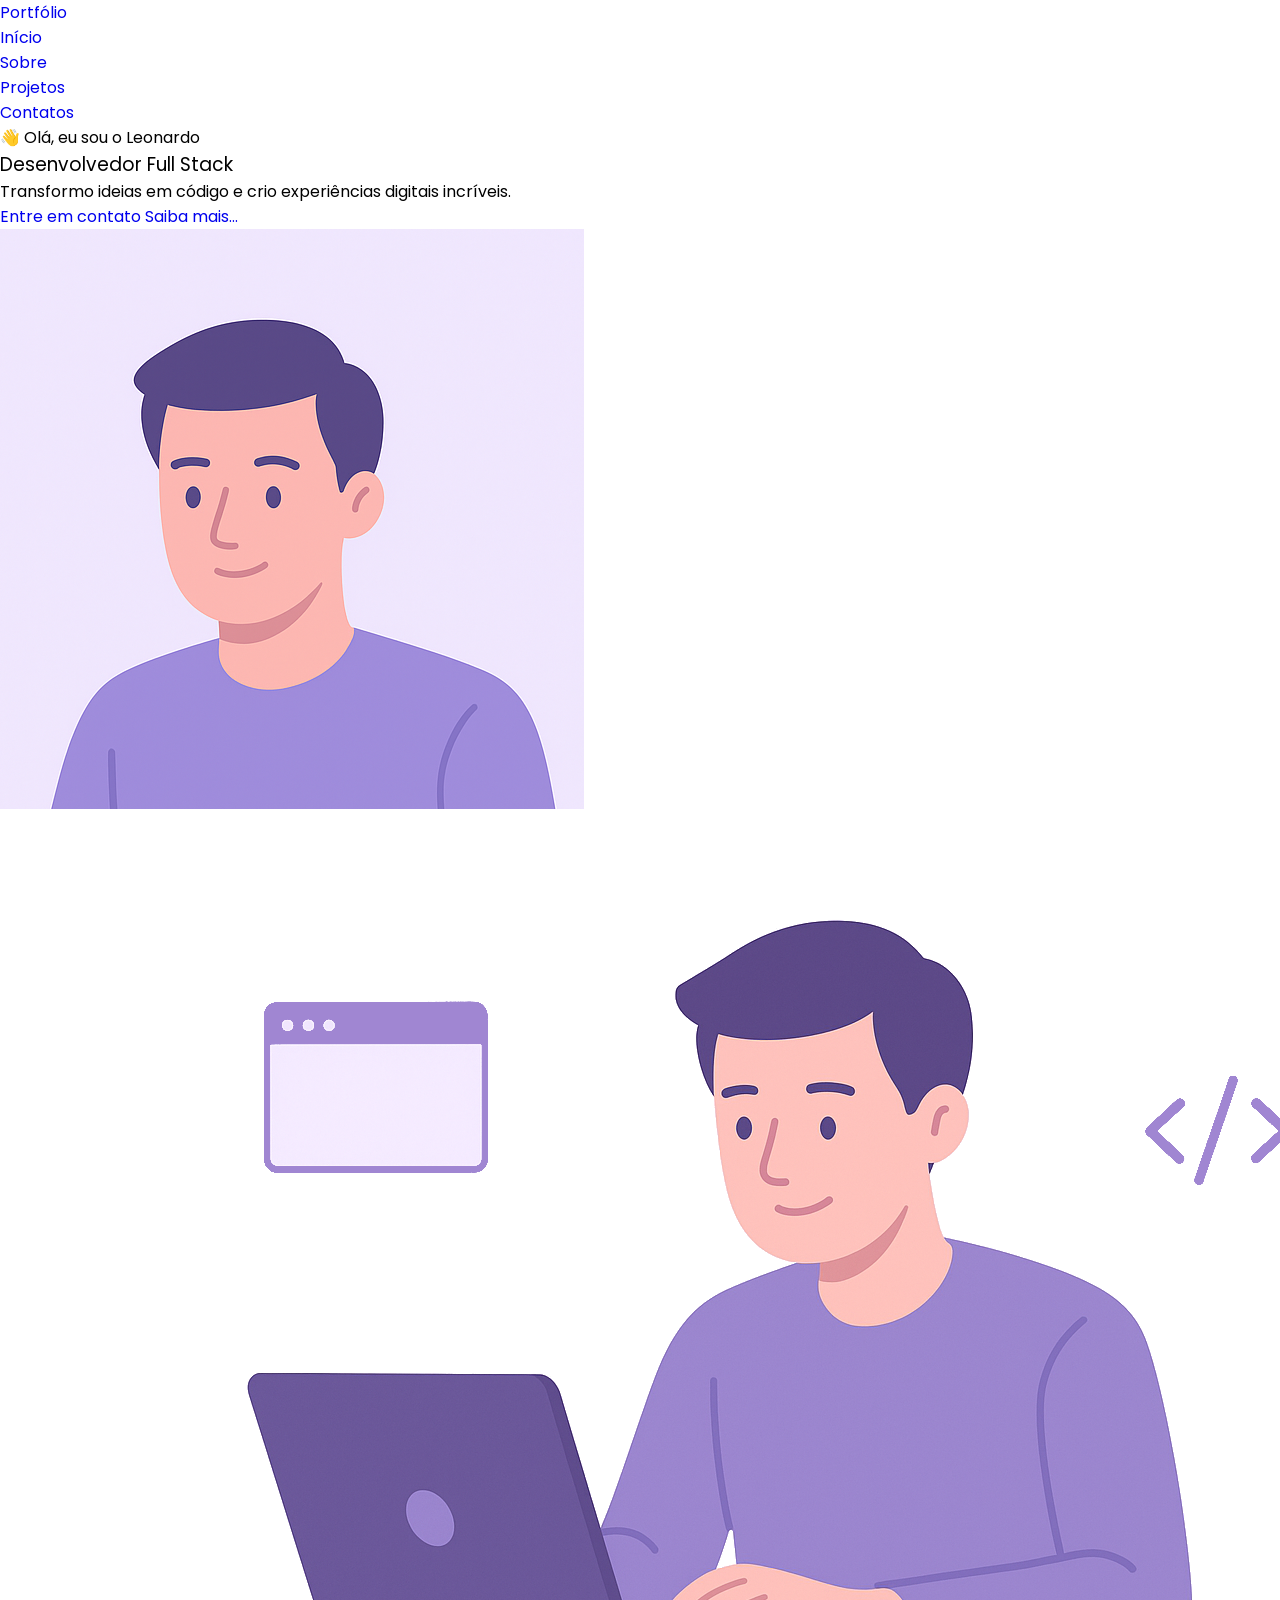
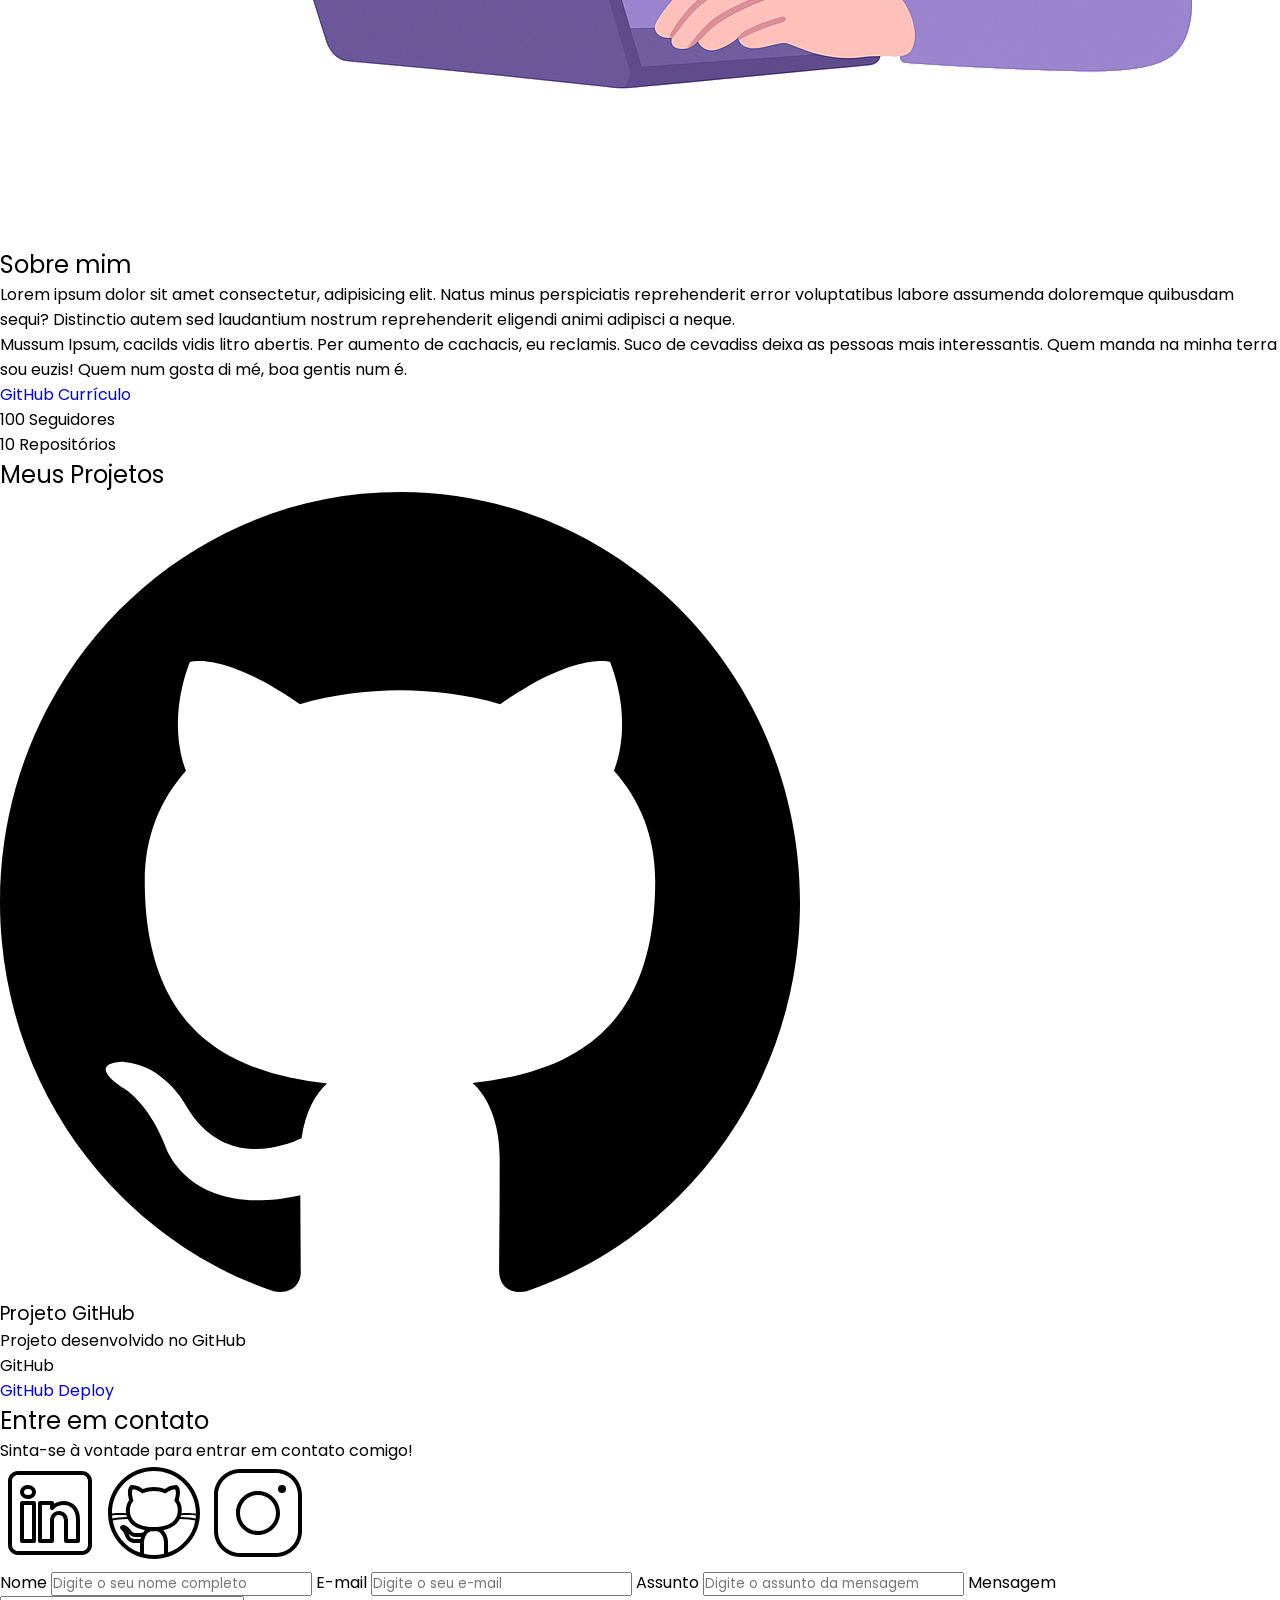
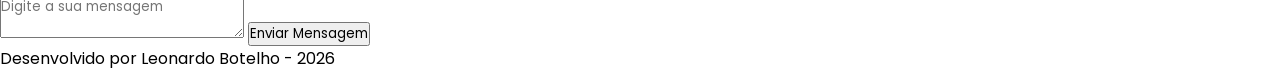
==== index.html @ b2576605 "feat: adicionar estrutura inicial do portfólio, incluindo HTML, CSS e README" ====
<!DOCTYPE html>
<html lang="pt-br">
<head>
<!-- Fontes do Google -->
<link rel="preconnect" href="https://fonts.googleapis.com">
<link rel="preconnect" href="https://fonts.gstatic.com" crossorigin>
 
    <!-- Fonte do Google - Poppins -->
<link href="https://fonts.googleapis.com/css2?family=Poppins&display=swap" rel="stylesheet">

  <meta charset="UTF-8">
  <meta name="viewport" content="width=device-width, initial-scale=1.0">
  <meta name="author" content="Leonardo Botelho">
  <meta name ="description" content="Portfólio Pessoal do Leonardo Botelho, 
                desenvolvedor Full Stack especializado em criar experiências 
                digitais incríveis. Conheça meus projetos e entre em contato.">
  <meta name="robots" content="index, follow">

  <link rel="icon" type="image/svg+xml" href="./icons/favicon.svg">

  <link rel="stylesheet" href="./assets/css/style.css">

  <title>Portfólio do Leonardo</title>
</head>
<body>

  <!-- Cabeçalho da página -->
  <header>
    
    <div class="menu-content">
    
      <!-- Título do Cabeçalho -->
      <a href="index.html" id="titulo">Portfólio</a>

      <!-- Menu de Navegação -->
      <nav>
        <ul class="menu-list">
          <li><a href="#hero">Início</a></li>
          <li><a href="#about">Sobre</a></li>
          <li><a href="#projects">Projetos</a></li>
          <li><a href="#contact">Contatos</a></li>
        </ul>
      </nav>

    </div>
  </header>

  <!-- Seção Principal da página -->
  <main>

    <!-- Seção Hero -->
    <section id="hero" class="section-container hero-container">
      
      <!-- Boas Vindas -->
      <article class="hero-content">
        <span>👋 Olá, eu sou o Leonardo</span>
        <h1>Desenvolvedor Full Stack</h1>
        <p>Transformo ideias em
           código e crio experiências digitais incríveis.</p>

        <div class="buttons-container">
          <a href="#contact" class="botao">Entre em contato</a>
          <a href="#about" class="botao-outline">Saiba mais...</a>
        </div>
      </article>

      <!-- Imagem da Seção Hero -->
      <figure class="hero-image">
        <img src="./assets/img/avatar_dev_man.svg"
             alt="Foto do autor do site"
             class="float-animation"
        >
      </figure>
    </section>
    
    <!-- Seção About -->
    <section id="about" class="section-container about-container">

      <!-- Imagem da Seção About -->
      <figure class="about-image">
        <img src="./assets/img/foto_dev_man.svg"
             alt="Foto do perfil do autor"
        >
      </figure>

      <!-- Conteúdo da Seção About -->
      <article class="about-content">

        <h2>Sobre mim</h2>
        <p>Lorem ipsum dolor sit amet consectetur, 
          adipisicing elit. Natus minus perspiciatis 
          reprehenderit error voluptatibus labore 
          assumenda doloremque quibusdam sequi? 
          Distinctio autem sed laudantium nostrum 
          reprehenderit eligendi animi adipisci 
          a neque.</p>
        <p>Mussum Ipsum, cacilds vidis litro abertis. 
          Per aumento de cachacis, eu reclamis. 
          Suco de cevadiss deixa as pessoas mais interessantis. 
          Quem manda na minha terra sou euzis! 
          Quem num gosta di mé, boa gentis num é.</p>

        <!-- Links (GitHub + Curriculo) e Dados do GitHub -->
        <div class="about-buttons-data">

          <!-- Links -->
          <div class="buttons-container">
            <a href="#" target="_blank" class="botao">GitHub</a>
            <a href="#" target="_blank" class="botao-outline">Currículo</a>
          </div>

          <!-- Dados - GitHub -->
          <div class="data-container">

            <!-- Nº de Seguidores -->
            <div class="data-item">
              <span class="data-number">100</span>
              <span class="data-label">Seguidores</span>
            </div>

            <!-- Nº de Repositórios Públicos -->
            <div class="data-item">
              <span class="data-number">10</span>
              <span class="data-label">Repositórios</span>
            </div>

          </div>

        </div>
      </article>
      
    </section>
    
    <!-- Seção Projects -->
    <section id="projects" class="section-container projects-container">

      <h2>Meus Projetos</h2>

      <!-- Swiper Container -->
      <div class="swiper projects-swiper">
        <div class="swiper-wrapper">

          <figure class="swiper-slide">

            <article class="project-card">

              <!-- Ícone da Tecnologia padrão do projeto -->
              <figure class="project-image">
                <img src="./assets/icons/languages/github.svg"
                     alt="Ícone do GitHub"
                >
              </figure>

              <!-- Conteúdo do Projeto -->
              <div class="project-content">

                <h3>Projeto GitHub</h3>
                <p>Projeto desenvolvido no GitHub</p>

                <!-- Tags do Projeto -->
                <div class="project-tags">
                  <span class="tag">GitHub</span>
                </div>

                <!-- Links do Projeto -->
                <div class="project-buttons">
                  <a href="#" target="_blank" class="botao botao-sm">
                    GitHub
                  </a>
                  <a href="#" target="_blank" class="botao-outline botao-sm">
                    Deploy
                  </a>
                </div>

              </div>

            </article>

          </div>

        </div>

        <!-- Botões de Navegação -->
        <div class="swiper-button-next"></div>
        <div class="swiper-button-prev"></div>

        <!-- Paginação -->
        <div class="swiper-pagination"></div>

      </div>

    </section>
    
    <!-- Seção Contact -->
    <section id="contact" class="section-container contact-container">

      <!-- Redes Sociais -->
      <article class="contact-info">

        <h2>Entre em contato</h2>
        <p>Sinta-se à vontade para entrar em contato comigo!</p>

        <!-- Links para as Redes Sociais -->
        <div class="social-container">
          <a href="#" target="_blank" class="social-icon" aria-label="Linkedin">
            <img src="./assets/icons/social/linkedin.svg"
                 alt="Link para o LinkedIn"
            >
          </a>

           <a href="#" target="_blank" class="social-icon" aria-label="GitHub">
            <img src="./assets/icons/social/github.svg"
                 alt="Link para o GitHub"
            >
          </a>

           <a href="#" target="_blank" class="social-icon" aria-label="Instagram">
            <img src="./assets/icons/social/instagram.svg"
                 alt="Link para o Instagram"
            >
          </a>
        </div>

      </article>

      <!-- Formulário de Contato -->
      <form id="formulario">

        <label for="nome">Nome</label>
        <input id="nome" name="nome" type="text" placeholder="Digite o seu nome completo">
        <span id="erro-nome"></span>

        <label for="email">E-mail</label>
        <input id="email" name="email" type="text" placeholder="Digite o seu e-mail">
        <span id="erro-email"></span>

        <label for="assunto">Assunto</label>
        <input id="assunto" name="assunto" type="text" placeholder="Digite o assunto da mensagem">
        <span id="erro-assunto"></span>

        <label for="mensagem">Mensagem</label>
        <textarea id="mensagem" name="mensagem" placeholder="Digite a sua mensagem"></textarea>
        <span id="erro-mensagem"></span>

        <button class="botao" type="submit">Enviar Mensagem</button>

      </form>

    </section>

  </main>

  <!-- Rodapé da página -->
  <footer>
    Desenvolvido por Leonardo Botelho - 2026
  </footer>
</body>
</html>
---- assets/css/style.css ----
/* Reset do Navegador */
* {
    margin:0;
    padding:0;
    box-sizing: border-box;
    font-family: 'Poppins', sans-serif;
    font-weight: 400;
    text-decoration: none;
    outline: none;
}

/* Variáveis de Estilo */
:root {
    /* Paleta de Cores - Purple */
    --purple-50: #f4eaff;
    --purple-100: #e9dcfa;
    --purple-200: #cdb3f0;
    --purple-300: #b186e5;
    --purple-400: #9460db;
    --purple-500: #6b36c8;
    --purple-600: #5b2ca0;
    --purple-700: #4c2177;
    --purple-800: #441f88;
    --purple-900: #2a0e4d;
    --purple-950: #1a0730;
 
    /* Cores Neutras */
    --gray-200: #e8e8e8;
    --gray-400: #505861;
    --black: #171717;
    --white: #FAF7FF;
 
    /* Cores de Estado */
    --error: #e63946;
 
    /* Sombras */
    --shadow-sm: 0 0.25rem 0.5rem rgba(0, 0, 0, 0.05);
    --shadow-md: 0 0.25rem 0.75rem rgba(107, 54, 200, 0.3);
    --shadow-lg: 0 0.5rem 1.5rem rgba(107, 54, 200, 0.2);
 
    /* Espaçamentos */
    --spacing-xs: 0.5rem;
    --spacing-sm: 1rem;
    --spacing-md: 1.5rem;
    --spacing-lg: 2rem;
    --spacing-xl: 3rem;
    --spacing-2xl: 4rem;
 
    /* Tamanhos de Fonte */
    --text-sm: 0.75rem;
    --text-base: 1rem;
    --text-lg: 1.25rem;
    --text-xl: 1.5rem;
    --text-2xl: 2rem;
    --text-3xl: 2.5rem;
 
    /* Border Radius */
    --radius-sm: 0.25rem;
    --radius-md: 0.5rem;
    --radius-lg: 1rem;
    --radius-xl: 2rem;
    --radius-full: 50%;
 
    /* Animação Padrão */
    --transition-default: all 0.3s ease;
}
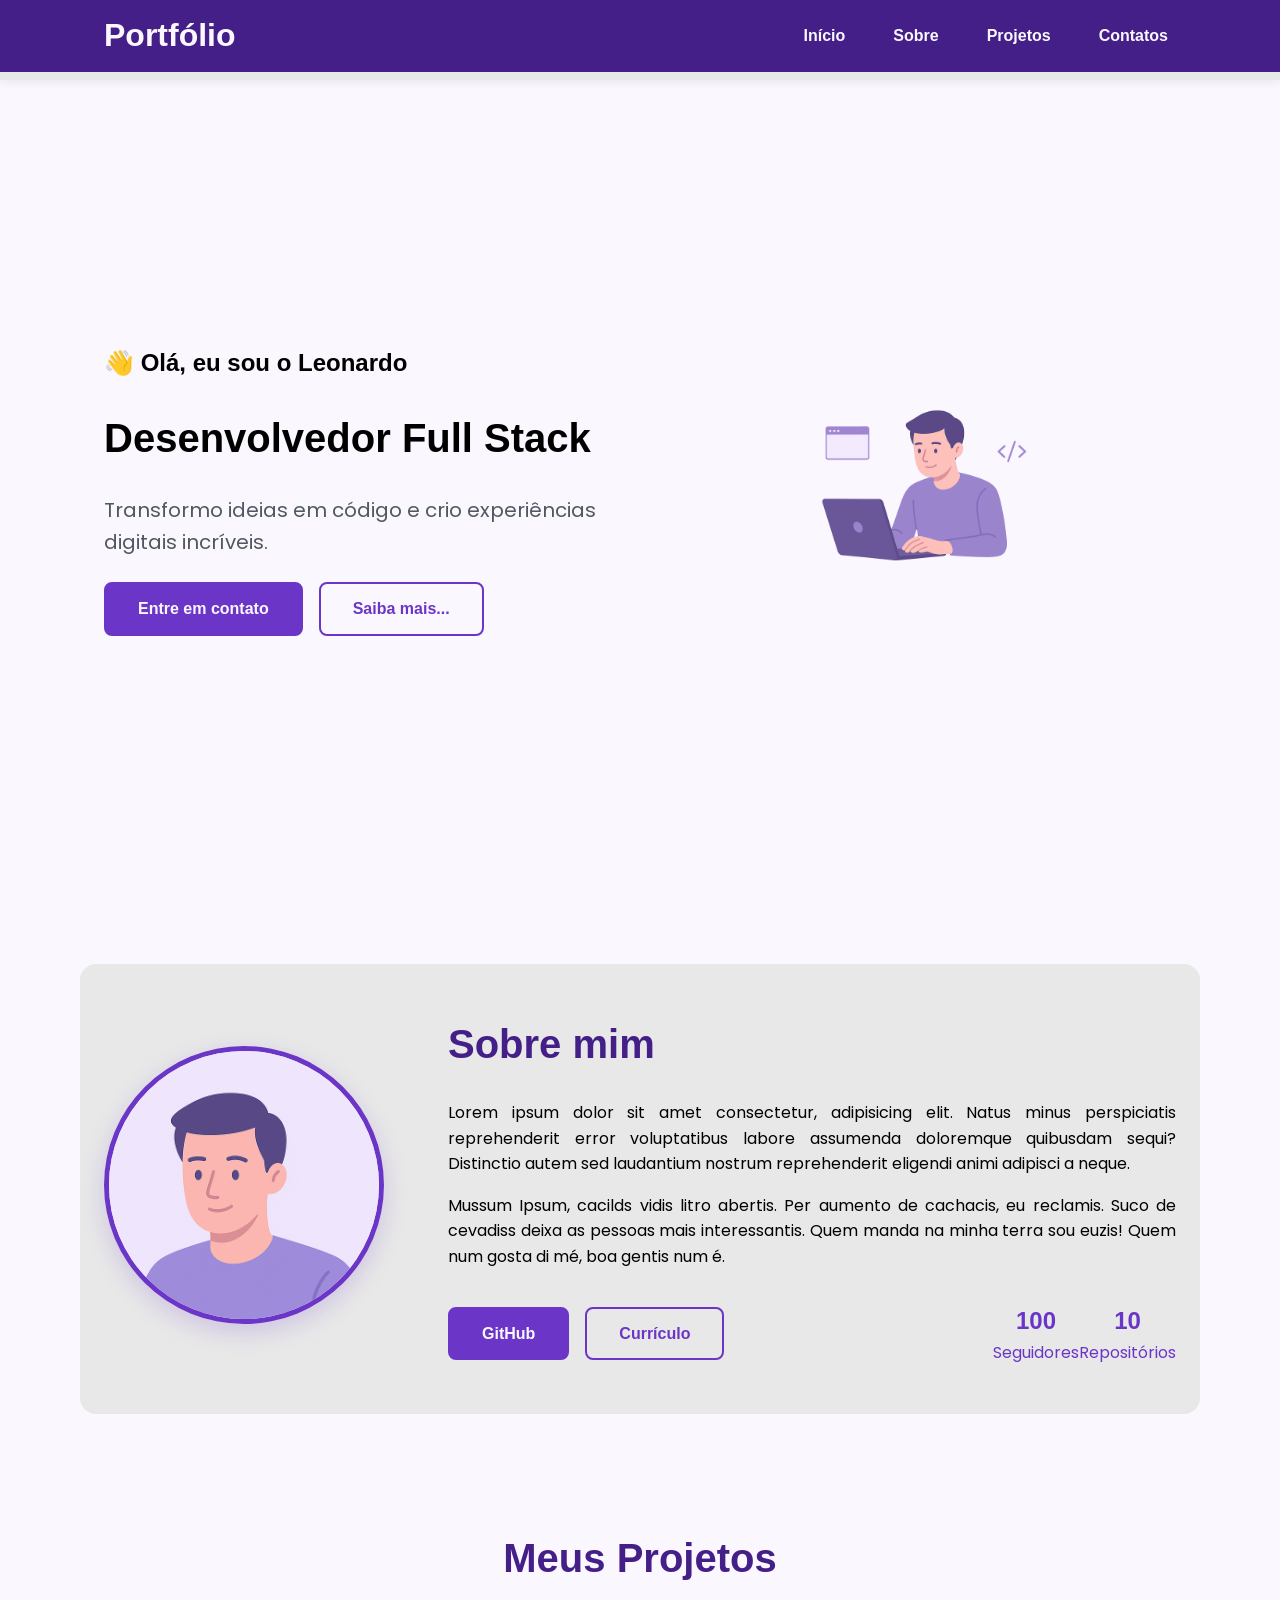
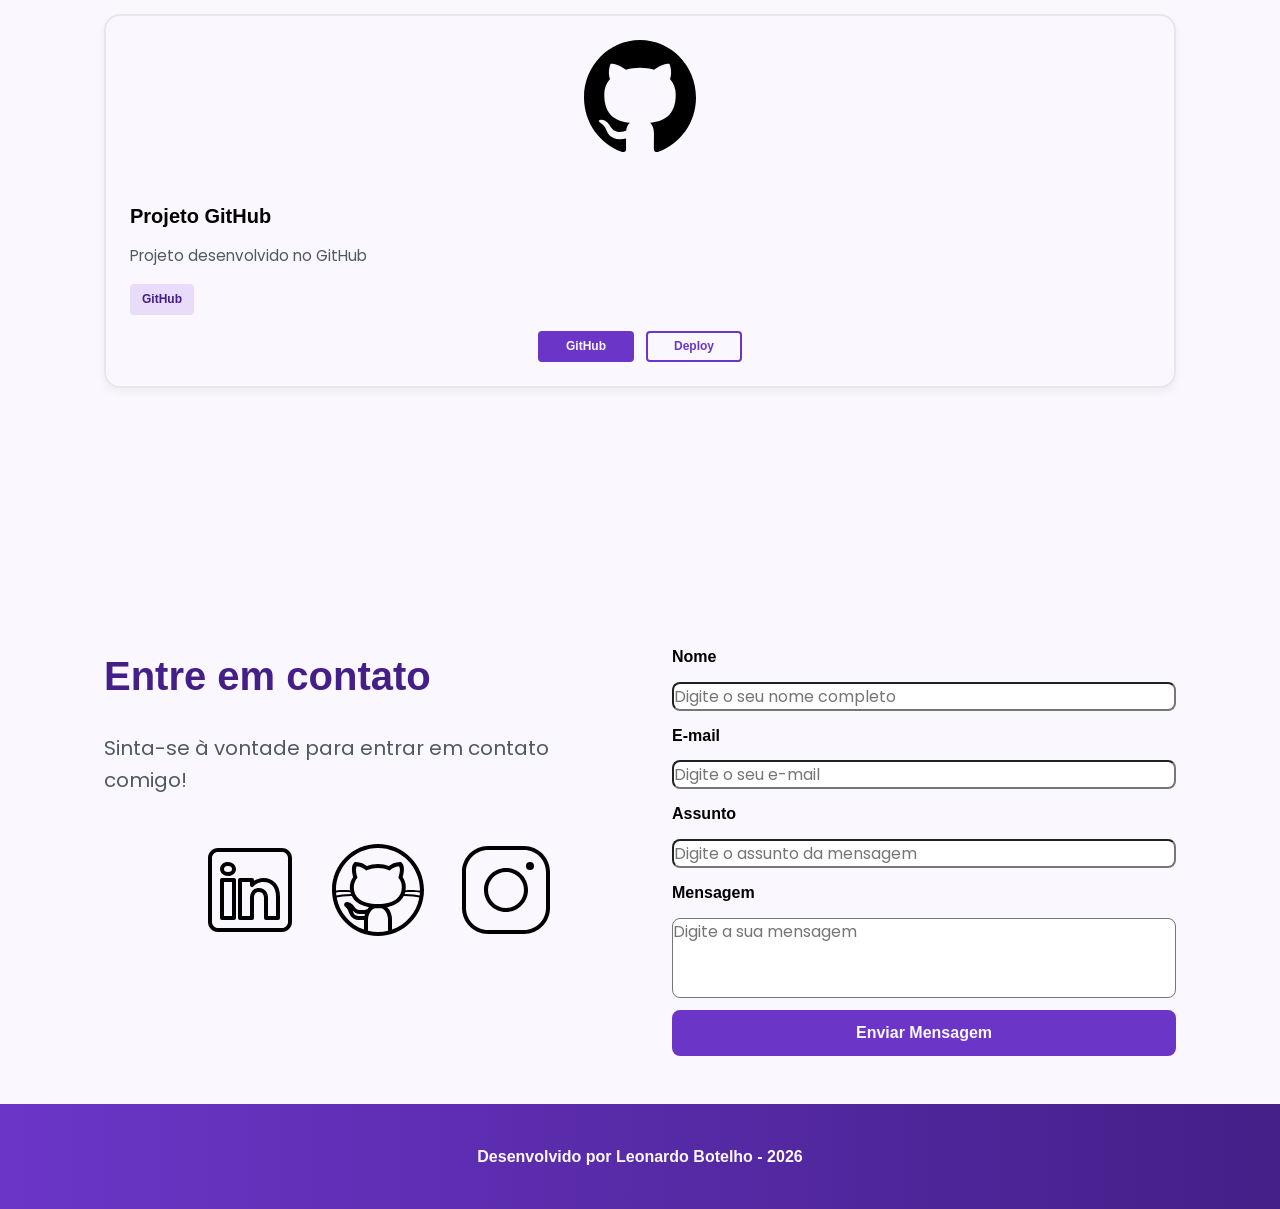
==== commit ca9443e0: "feat: atualizar imagens e adicionar metadados ao HTML, além de criar README.md" ====
--- a/index.html
+++ b/index.html
@@ -66,7 +66,7 @@
 
       <!-- Imagem da Seção Hero -->
       <figure class="hero-image">
-        <img src="./assets/img/avatar_dev_man.svg"
+        <img src="./assets/img/foto_dev_man.svg"
              alt="Foto do autor do site"
              class="float-animation"
         >
@@ -78,7 +78,7 @@
 
       <!-- Imagem da Seção About -->
       <figure class="about-image">
-        <img src="./assets/img/foto_dev_man.svg"
+        <img src="./assets/img/avatar_dev_man.svg"
              alt="Foto do perfil do autor"
         >
       </figure>
--- a/assets/css/style.css
+++ b/assets/css/style.css
@@ -63,4 +63,589 @@
  
     /* Animação Padrão */
     --transition-default: all 0.3s ease;
+}
+
+
+/*Configurações Básicas*/
+html{
+    scroll-behavior: smooth;
+
+}
+
+body{
+    display: flex;
+    flex-direction: column;
+    min-height: 100vh;
+    background-color: var(--white);
+    line-height: 1.6;
+}
+
+
+main{
+    flex: 1; 
+    
+}
+
+/*Seções - Base Comum*/
+
+.section-container{
+    max-width: 70rem;
+    margin: 0 auto;
+    padding: var(--spacing-xl) var(--spacing-md);
+    scroll-margin-top: 6rem;
+}
+
+.buttons-container{
+    display: flex;
+    gap: var(--spacing-sm);
+}
+
+.botao,
+.botao-outline{
+    display: inline-block;  
+    padding: 0.75rem 2rem;
+    border:0.15rem solid transparent;
+    border-radius: var(--radius-md);
+    font-size: var(--text-base);
+    font-weight: 600;
+    text-align:center;
+    transition: var(--transition-default);
+}
+
+.botao{
+    border-color: var(--purple-500);
+    background-color: var(--purple-500);
+    color: var(--white);
+}
+
+
+.botao:hover{
+    border-color: var(--purple-500);
+    background-color: var(--purple-800);
+    box-shadow: var(--shadow-md);
+    transform: translateY(-0.25rem);
+}
+
+.botao-outline{
+    border-color: var(--purple-500);
+    background-color: transparent;
+    color: var(--purple-500);
+}
+
+.botao-outline:hover{
+    border-color: var(--purple-500);
+    background-color: var(--purple-500);
+    color: var(--white);
+    box-shadow: var(--shadow-sm);
+    transform: translateY(-0.25rem);
+}
+
+/*Botões pequenos -card de projetos*/
+.botao.botao-sm,
+.botao-outline.botao-sm{
+    min-width: 6rem;
+    padding: 0.25rem var(--spacing-sm);
+    border-width: 0.125rem;
+    border-radius: 0.25rem;
+    font-size: var(--text-sm);
+}
+
+
+/* Seção header - cabeçalho menu de navegação */
+
+header{
+    position: sticky;
+    top:0;
+    z-index: 1000;
+    width: 100%;
+    height: 5rem;
+    border-bottom: var(--spacing-xs) solid var(--gray-200);
+    box-shadow: var(--shadow-sm);
+    background-color: var(--purple-800);
+    
+}
+
+header a{
+   font-weight: 600;
+   color: var(--white);
+   transition: color 0.3s ease;
+}
+
+header a:hover{
+    color: var(--purple-100);
+}
+
+#titulo{
+    font-size: var(--text-2xl);
+    font-weight: 700;
+}
+
+.menu-content{
+    display: flex;
+    justify-content: space-between;
+    align-items: center;
+    max-width: 70rem;
+    height: 100%;
+    margin: 0 auto;
+    padding: 0 var(--spacing-md);
+}
+
+.menu-list{
+    display: flex;
+    gap: var(--spacing-lg);
+    list-style: none;
+}
+
+.menu-list a{
+    padding: var(--spacing-xs);
+}
+
+/* Seção Hero */
+.hero-container{
+    display: flex;
+    align-items: center;
+    gap: var(--spacing-2xl);
+    min-height: calc(100vh - 5rem);
+    }
+
+.hero-content{
+    display: flex;
+    flex: 1;
+    flex-direction: column;
+    gap: var(--spacing-md);
+}
+
+
+.hero-content span{
+    font-size: var(--text-xl);
+    font-weight: 700;
+}
+
+
+.hero-content h1{
+    font-size: var(--text-3xl);
+    font-weight: 700;
+    
+}
+
+.hero-content p,
+.contact-info p{
+    font-size: var(--text-lg);
+    color: var(--gray-400);
+}
+
+
+.hero-image{
+    display: flex;
+    flex: 1;
+    justify-content: center;
+}
+
+.hero-image img{
+    width: 100%;
+    max-width: 300px;
+    border-radius: var(--radius-xl);
+}
+
+
+/* Animação de Flutuação */
+@keyframes float {
+    0%,
+    100% {
+        transform: translateY(-10px);
+    }
+    100% {
+        transform: translateY(0);
+    }
+}
+
+/*usa animação*/
+.float-animation {
+    animation: float 3s ease-in-out infinite;
+}
+
+
+/* Seção About */
+.about-container{
+    display: flex;
+    align-items: center;
+    gap: var(--spacing-2xl);
+    margin: var(--spacing-2xl) auto;
+    border-radius: var(--radius-lg);
+    background-color: var(--gray-200);
+}
+
+
+
+.about-image{
+   flex: 0 0 17.5rem;
+}
+
+.about-image img{
+    width: 100%;
+    border: 0.35em solid var(--purple-500);
+    border-radius: var(--radius-full);
+    box-shadow: var(--shadow-lg);
+}
+
+
+
+
+.about-content h2,
+.projects-container h2,
+.contact-info h2{
+    margin-bottom: var(--spacing-md);
+    font-size: var(--text-3xl);
+    font-weight: 700;
+    color:var(--purple-800);
+}
+
+
+.about-content p{
+   margin-bottom: var(--spacing-sm);
+   text-align:justify;
+}
+
+
+.about-buttons-data{
+    display: flex;
+    justify-content: space-between;
+    align-items: center;
+    gap: var(--spacing-lg);
+}
+
+.about-buttons-data .botao{
+    margin-right: auto;
+}
+
+.about-buttons-data{
+    display: flex;
+    justify-content: space-between;
+    align-items: center;
+    gap: var(--spacing-lg);
+    margin-top:var(--spacing-lg);
+}
+
+
+.about-buttons-data .botao{
+    margin-right: auto;
+}
+
+
+.data-container{
+    display: flex;
+    gap: var(--shadow-lg);
+    margin-top: 0;
+}
+
+
+.data-item{
+    display: flex;
+    flex-direction: column;
+    align-items: center;
+  
+}
+
+
+.data-number{
+    font-size: var(--text-xl);
+    font-weight: 700;
+    text-align: center;
+    color: var(--purple-500);
+}
+
+
+.data-label{
+    font-size:var(--text-base);
+    text-align: center;
+    color:var(--purple-500);
+}
+
+
+/* Seção Projects */
+
+.projects-container{
+    scroll-margin-top: 3rem;
+    margin: var(--spacing-2xl) auto;
+    text-align: center;
+}
+
+.projects-swipper{
+    position: relative;
+    width: 100%;
+    padding: var(--spacing-sm) var(--spacing-xl) var(--spacing-xl);
+    overflow: hidden;
+}
+
+.project-card{
+    display: flex;
+    flex-direction: column;
+    width: 100%;
+    height: 100%;
+    border: 0.15rem solid var(--gray-200);
+    border-radius: var(--radius-lg);
+    background-color: var(--white);
+    box-shadow: var(--shadow-sm);
+    overflow: hidden;
+    transition: var(--transition-default);
+}
+
+.project-card:hover{
+    box-shadow: var(--shadow-lg);
+   
+}
+
+
+.project-image{
+    display: flex;
+    align-items: center;
+    justify-content: center;
+    width: 100%;
+    height: 10rem;
+    background-color: linear-gradient(135deg, var(--purple-50) 0%, var(--purple-100)100%);
+}
+
+
+.project-image img{
+    width: 75%;
+    height: 75%;
+    max-width: 7rem;
+    max-height: 7rem;
+    object-fit: contain;
+    transition: transform 0.3s ease;
+}
+
+
+.project-content{
+    display: flex;
+    flex:1;
+    flex-direction: column;
+    padding: var(--spacing-md);
+    text-align: left;
+}
+
+.project-content h3{
+    margin-bottom: 0.75rem;
+    font-size: var(--text-lg);
+    font-weight: 700;
+
+}
+
+.project-content p{
+    flex:1;
+    margin-bottom: var(--spacing-sm);
+    font-size: 0.95rem;
+    color: var(--gray-400);
+}
+
+.project-tags{
+    display: flex;
+    flex-wrap: wrap;
+    gap: var(--spacing-xs);
+}
+
+
+.tag{
+    padding: 0.375rem 0.75rem;
+    border-radius: var(--radius-sm);
+    background-color: var(--purple-100);
+    font-size: var(--text-sm);
+    font-weight: 600;
+    color:var(--purple-800);
+}
+
+
+.project-buttons{
+   display: flex;
+   justify-content: center;
+   align-items: center;
+   gap: 0.75em;
+   margin-top: var(--spacing-sm);
+
+}
+
+
+.swiper-wrapper {
+    align-items: stretch;
+}
+ 
+.swiper-slide {
+    display: flex;
+    height: auto;
+}
+ 
+/* Botões do Swiper (navegação) */
+.swiper-button-next,
+.swiper-button-prev {
+    width: 3rem;
+    height: 3rem;
+}
+ 
+.swiper-button-next:after,
+.swiper-button-prev:after {
+    font-size: var(--text-lg);
+    color: var(--purple-500);
+}
+ 
+.swiper-button-next:hover:after,
+.swiper-button-prev:hover:after {
+    color: var(--purple-800);
+}
+ 
+/* Indicadores de paginação */
+.swiper-pagination-bullet {
+    width: 0.75rem;
+    height: 0.75rem;
+    background-color: var(--gray-200);
+    opacity: 1;
+}
+ 
+.swiper-pagination-bullet-active {
+    width: var(--spacing-lg);
+    border-radius: var(--radius-sm);
+    background-color: var(--purple-500);
+}
+
+/* Seção Contact */
+.contact-container{
+    display: grid;
+    grid-template-columns: 1fr 1fr;
+    gap: var(--spacing-2xl);
+}
+
+.contact-info h2{
+    margin-bottom: var(--spacing-md);
+    
+}
+
+.contact-info p{
+    margin-bottom: var(--spacing-lg);
+   
+}
+
+
+.social-container{
+    display: flex;
+    justify-content: center;
+    gap: var(--spacing-xl);
+}
+
+.social-icon{
+    width: 5rem;
+    height: 5rem;
+    padding: 0.75rem;
+    border-radius: var(--radius-md);
+    transition : var(--transition-default);
+}
+
+.social-icon:hover img{
+    filter: brightness(0)
+    saturate(100%)
+    invert(42%)
+    sepia(93%)
+    saturate(1352%)
+    hue-rotate(243deg)
+    brightness(79%)
+    contrast(91%);
+}
+
+/*Formulário*/
+form{
+    display: flex;
+    flex-direction: column;
+    gap: 0.75rem;
+}
+
+
+form label{
+    font-size: var(--text-base);
+    font-weight: 600;
+    
+}
+
+
+form input,
+form textarea{
+    width: 100%;
+    padding: 0.25rem solid var(--gray-200);
+    border-radius: var(--radius-md);
+    font-family: inherit;
+    font-size: var(--text-base);
+    transition: border-color 0.3s ease;
+}
+
+form input:focus,
+form textarea:focus{
+    border-color:var(--purple-500); 
+    outline: none;
+}
+
+form textarea{
+    min-height: 5rem;
+    resize: none;
+}
+
+
+form span{
+    margin-top: -0.75rem;
+    font-size: var(--text-sm);
+    color: var(--error);
+}
+
+/* Footer */
+footer{
+    padding: 2.5rem;
+    background: linear-gradient(to right,var(--purple-500),var(--purple-800));
+    font-weight: 600;
+    text-align: center;
+    color: var(--white);
+}
+
+.success-container{
+    display: flex;
+    flex-direction: column;
+    justify-content: center;
+    align-items: center;
+    width: 100%;
+    min-height: calc(100vh -12.5rem);
+    padding: var(--spacing-xl) var(--spacing-md);
+}
+
+
+.success-content h1{
+    font-size: var(--text-3xl);
+    font-weight: 700;
+    color: var(--purple-800);
+}
+
+.success-content h2{
+    font-size: var(--text-lg);
+    color: var(--gray-400);
+
+}
+
+
+.success-icon{
+    display: flex;
+    align-items: center;
+    justify-content: center;
+    width: 7.5rem;
+    height: 7.5rem;
+    border-radius: var(--radius-full);
+    background-color: var(--purple-100);
+
+}
+
+.success-icon img{
+    width: 6rem;
+    height: 6rem;
+    filter: brightness(0)
+            saturate(100%)
+            invert(11%)
+            sepia(69%)
+            saturate(3759%)
+            hue-rotate(256deg)
+            brightness(101%)
+            contrast(96%)
+    
 }
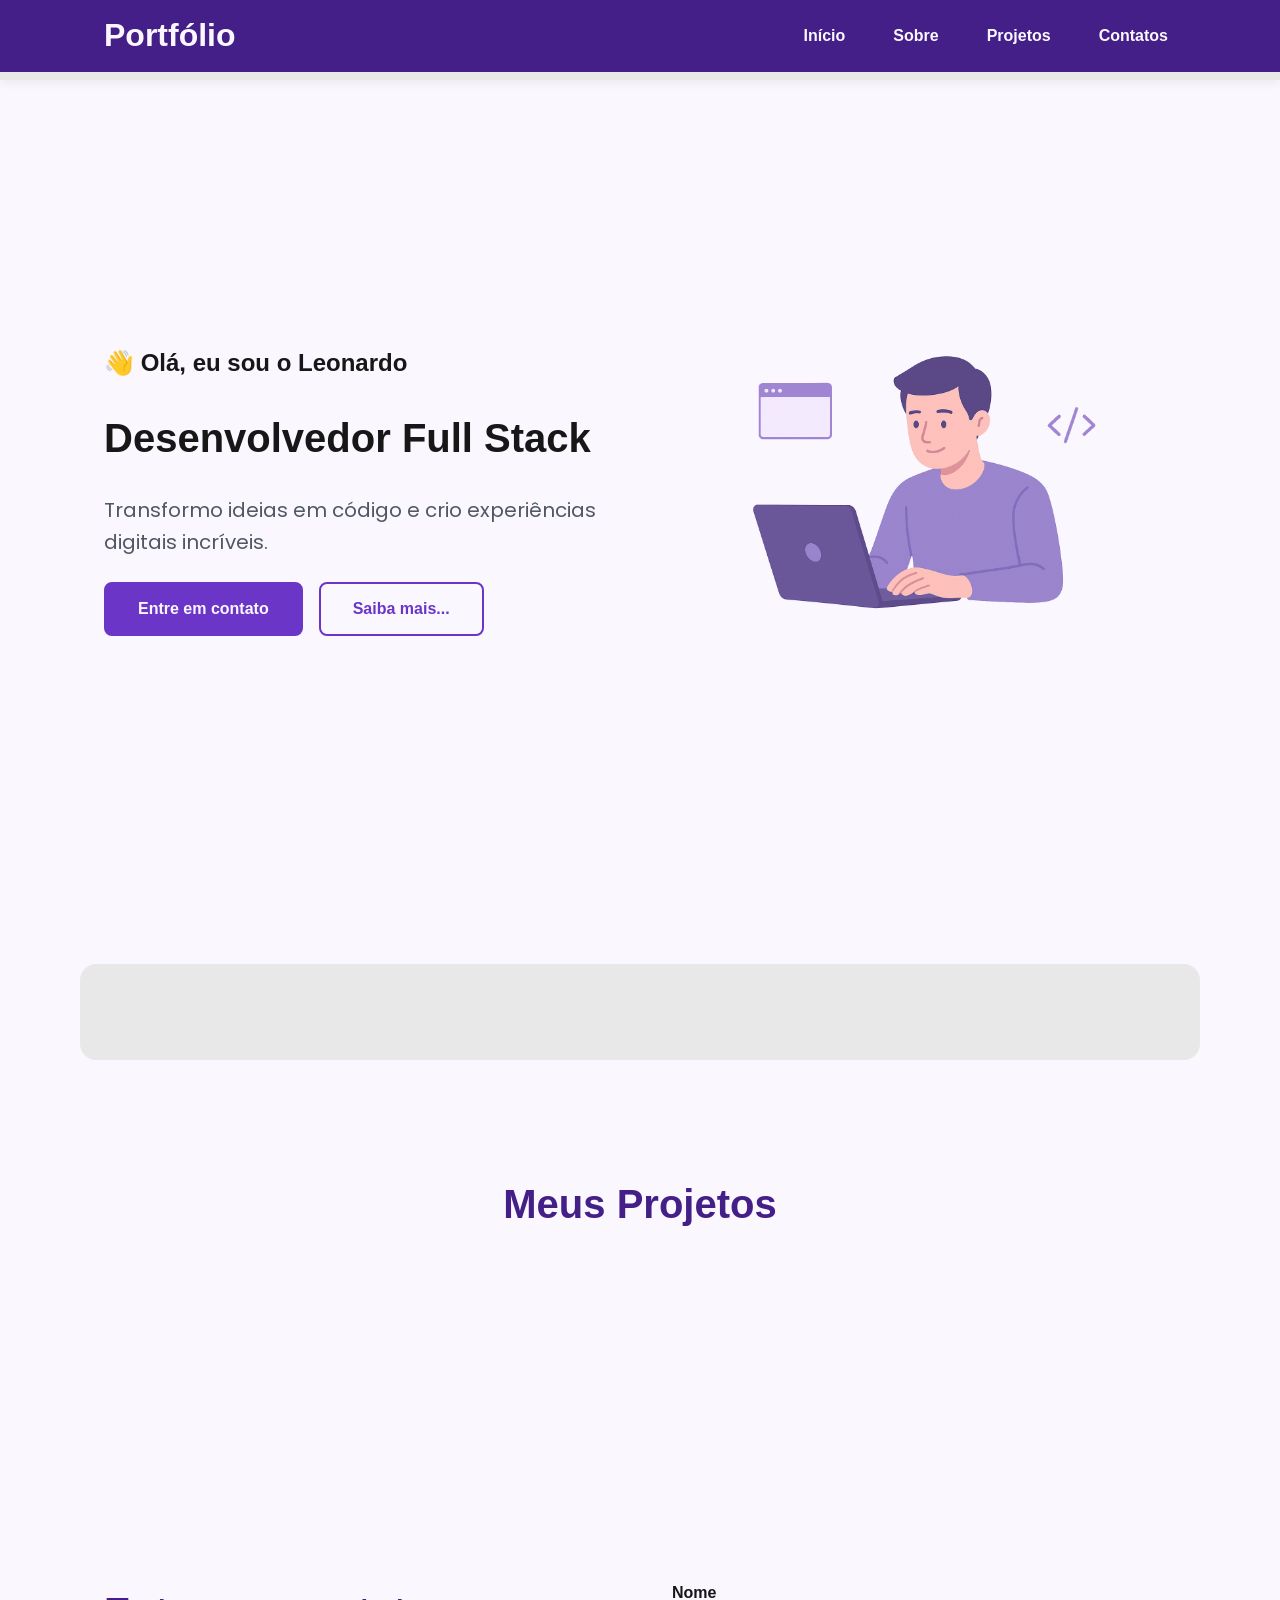
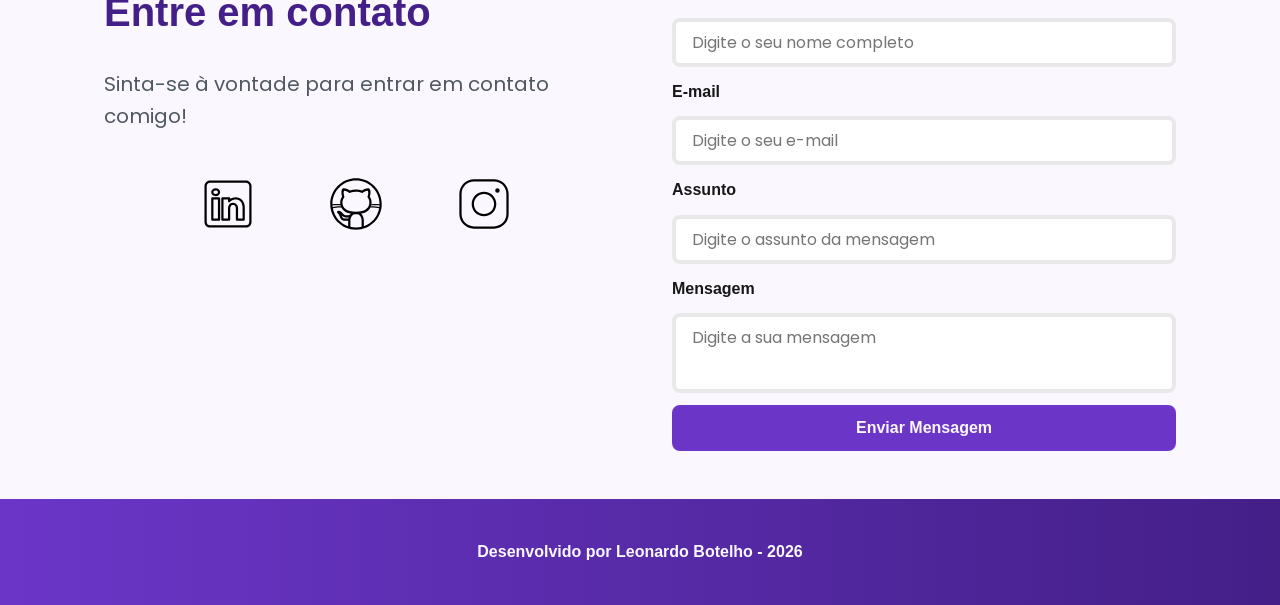
==== commit 4219144c: "teste" ====
--- a/index.html
+++ b/index.html
@@ -77,57 +77,7 @@
     <section id="about" class="section-container about-container">
 
       <!-- Imagem da Seção About -->
-      <figure class="about-image">
-        <img src="./assets/img/avatar_dev_man.svg"
-             alt="Foto do perfil do autor"
-        >
-      </figure>
-
-      <!-- Conteúdo da Seção About -->
-      <article class="about-content">
-
-        <h2>Sobre mim</h2>
-        <p>Lorem ipsum dolor sit amet consectetur, 
-          adipisicing elit. Natus minus perspiciatis 
-          reprehenderit error voluptatibus labore 
-          assumenda doloremque quibusdam sequi? 
-          Distinctio autem sed laudantium nostrum 
-          reprehenderit eligendi animi adipisci 
-          a neque.</p>
-        <p>Mussum Ipsum, cacilds vidis litro abertis. 
-          Per aumento de cachacis, eu reclamis. 
-          Suco de cevadiss deixa as pessoas mais interessantis. 
-          Quem manda na minha terra sou euzis! 
-          Quem num gosta di mé, boa gentis num é.</p>
-
-        <!-- Links (GitHub + Curriculo) e Dados do GitHub -->
-        <div class="about-buttons-data">
-
-          <!-- Links -->
-          <div class="buttons-container">
-            <a href="#" target="_blank" class="botao">GitHub</a>
-            <a href="#" target="_blank" class="botao-outline">Currículo</a>
-          </div>
-
-          <!-- Dados - GitHub -->
-          <div class="data-container">
-
-            <!-- Nº de Seguidores -->
-            <div class="data-item">
-              <span class="data-number">100</span>
-              <span class="data-label">Seguidores</span>
-            </div>
-
-            <!-- Nº de Repositórios Públicos -->
-            <div class="data-item">
-              <span class="data-number">10</span>
-              <span class="data-label">Repositórios</span>
-            </div>
-
-          </div>
-
-        </div>
-      </article>
+  
       
     </section>
     
@@ -140,43 +90,7 @@
       <div class="swiper projects-swiper">
         <div class="swiper-wrapper">
 
-          <figure class="swiper-slide">
-
-            <article class="project-card">
-
-              <!-- Ícone da Tecnologia padrão do projeto -->
-              <figure class="project-image">
-                <img src="./assets/icons/languages/github.svg"
-                     alt="Ícone do GitHub"
-                >
-              </figure>
-
-              <!-- Conteúdo do Projeto -->
-              <div class="project-content">
-
-                <h3>Projeto GitHub</h3>
-                <p>Projeto desenvolvido no GitHub</p>
-
-                <!-- Tags do Projeto -->
-                <div class="project-tags">
-                  <span class="tag">GitHub</span>
-                </div>
-
-                <!-- Links do Projeto -->
-                <div class="project-buttons">
-                  <a href="#" target="_blank" class="botao botao-sm">
-                    GitHub
-                  </a>
-                  <a href="#" target="_blank" class="botao-outline botao-sm">
-                    Deploy
-                  </a>
-                </div>
-
-              </div>
-
-            </article>
-
-          </div>
+         
 
         </div>
 
@@ -254,5 +168,11 @@
   <footer>
     Desenvolvido por Leonardo Botelho - 2026
   </footer>
+ 
+  <!-- SWIPER JS -->
+<script src="https://cdn.jsdelivr.net/npm/swiper@11/swiper-bundle.min.js"></script>
+  <!--Script JS principal da página-->
+  <script src="./assets/js/script.js"></script>
+
 </body>
 </html>
--- a/assets/css/style.css
+++ b/assets/css/style.css
@@ -1,15 +1,16 @@
+
 /* Reset do Navegador */
 * {
-    margin:0;
-    padding:0;
-    box-sizing: border-box;
-    font-family: 'Poppins', sans-serif;
-    font-weight: 400;
-    text-decoration: none;
-    outline: none;
-}
-
-/* Variáveis de Estilo */
+  margin: 0;
+  padding: 0;
+  box-sizing: border-box;
+  font-family: 'Poppins', sans-serif;
+  font-weight: 400;
+  text-decoration: none;
+  outline: none;
+}    
+
+/* Variáveis */
 :root {
     /* Paleta de Cores - Purple */
     --purple-50: #f4eaff;
@@ -23,21 +24,21 @@
     --purple-800: #441f88;
     --purple-900: #2a0e4d;
     --purple-950: #1a0730;
- 
+
     /* Cores Neutras */
     --gray-200: #e8e8e8;
     --gray-400: #505861;
     --black: #171717;
     --white: #FAF7FF;
- 
+
     /* Cores de Estado */
     --error: #e63946;
- 
+
     /* Sombras */
     --shadow-sm: 0 0.25rem 0.5rem rgba(0, 0, 0, 0.05);
     --shadow-md: 0 0.25rem 0.75rem rgba(107, 54, 200, 0.3);
     --shadow-lg: 0 0.5rem 1.5rem rgba(107, 54, 200, 0.2);
- 
+
     /* Espaçamentos */
     --spacing-xs: 0.5rem;
     --spacing-sm: 1rem;
@@ -45,7 +46,7 @@
     --spacing-lg: 2rem;
     --spacing-xl: 3rem;
     --spacing-2xl: 4rem;
- 
+
     /* Tamanhos de Fonte */
     --text-sm: 0.75rem;
     --text-base: 1rem;
@@ -53,220 +54,219 @@
     --text-xl: 1.5rem;
     --text-2xl: 2rem;
     --text-3xl: 2.5rem;
- 
+
     /* Border Radius */
     --radius-sm: 0.25rem;
     --radius-md: 0.5rem;
     --radius-lg: 1rem;
     --radius-xl: 2rem;
     --radius-full: 50%;
- 
+
     /* Animação Padrão */
     --transition-default: all 0.3s ease;
 }
 
-
-/*Configurações Básicas*/
-html{
-    scroll-behavior: smooth;
-
-}
-
-body{
-    display: flex;
-    flex-direction: column;
-    min-height: 100vh;
-    background-color: var(--white);
-    line-height: 1.6;
-}
-
-
-main{
-    flex: 1; 
-    
-}
-
-/*Seções - Base Comum*/
-
-.section-container{
-    max-width: 70rem;
-    margin: 0 auto;
-    padding: var(--spacing-xl) var(--spacing-md);
-    scroll-margin-top: 6rem;
-}
-
-.buttons-container{
-    display: flex;
-    gap: var(--spacing-sm);
+/* Configurações Básicas */
+
+html {
+  scroll-behavior: smooth;
+}
+
+body {
+  display: flex;
+  flex-direction: column;
+  min-height: 100vh;
+  background-color: var(--white);
+  line-height: 1.6;
+  color: var(--black);
+}
+
+main {
+  flex: 1;
+}
+
+/* Seções - Base Comum */
+
+.section-container {
+  max-width: 70rem;
+  margin: 0 auto;
+  padding: var(--spacing-xl) var(--spacing-md);
+  scroll-margin-top: 6rem;
+}
+
+/* Botões */
+
+.buttons-container {
+  display: flex;
+  gap: var(--spacing-sm);
 }
 
 .botao,
-.botao-outline{
-    display: inline-block;  
-    padding: 0.75rem 2rem;
-    border:0.15rem solid transparent;
-    border-radius: var(--radius-md);
-    font-size: var(--text-base);
-    font-weight: 600;
-    text-align:center;
-    transition: var(--transition-default);
-}
-
-.botao{
-    border-color: var(--purple-500);
-    background-color: var(--purple-500);
-    color: var(--white);
-}
-
-
-.botao:hover{
-    border-color: var(--purple-500);
-    background-color: var(--purple-800);
-    box-shadow: var(--shadow-md);
-    transform: translateY(-0.25rem);
-}
-
-.botao-outline{
-    border-color: var(--purple-500);
-    background-color: transparent;
-    color: var(--purple-500);
-}
-
-.botao-outline:hover{
-    border-color: var(--purple-500);
-    background-color: var(--purple-500);
-    color: var(--white);
-    box-shadow: var(--shadow-sm);
-    transform: translateY(-0.25rem);
-}
-
-/*Botões pequenos -card de projetos*/
+.botao-outline {
+  display: inline-block;
+  padding: 0.75rem 2rem;
+  border: 0.15rem solid transparent;
+  border-radius: var(--radius-md);
+  font-size: var(--text-base);
+  font-weight: 600;
+  text-align: center;
+  cursor: pointer;
+  transition: var(--transition-default);
+}
+
+.botao {
+  border-color: var(--purple-500);
+  background-color: var(--purple-500);
+  color: var(--white);
+}
+
+.botao:hover {
+  border-color: var(--purple-800);
+  background-color: var(--purple-800);
+  box-shadow: var(--shadow-md);
+  transform: translateY(-0.25rem);
+}
+
+.botao-outline {
+  border-color: var(--purple-500);
+  background-color: transparent;
+  color: var(--purple-500);
+}
+
+.botao-outline:hover {
+  border-color: var(--purple-500);
+  background-color: var(--purple-500);
+  color: var(--white);
+  transform: translateY(-0.25rem);
+}
+
+/* Botões pequenos - Card Projetos */
+
 .botao.botao-sm,
-.botao-outline.botao-sm{
-    min-width: 6rem;
-    padding: 0.25rem var(--spacing-sm);
-    border-width: 0.125rem;
-    border-radius: 0.25rem;
-    font-size: var(--text-sm);
-}
-
-
-/* Seção header - cabeçalho menu de navegação */
-
-header{
-    position: sticky;
-    top:0;
-    z-index: 1000;
-    width: 100%;
-    height: 5rem;
-    border-bottom: var(--spacing-xs) solid var(--gray-200);
-    box-shadow: var(--shadow-sm);
-    background-color: var(--purple-800);
-    
-}
-
-header a{
-   font-weight: 600;
-   color: var(--white);
-   transition: color 0.3s ease;
-}
-
-header a:hover{
-    color: var(--purple-100);
-}
-
-#titulo{
-    font-size: var(--text-2xl);
-    font-weight: 700;
-}
-
-.menu-content{
-    display: flex;
-    justify-content: space-between;
-    align-items: center;
-    max-width: 70rem;
-    height: 100%;
-    margin: 0 auto;
-    padding: 0 var(--spacing-md);
-}
-
-.menu-list{
-    display: flex;
-    gap: var(--spacing-lg);
-    list-style: none;
-}
-
-.menu-list a{
-    padding: var(--spacing-xs);
+.botao-outline.botao-sm {
+  min-width: 6rem;
+  padding: 0.25rem var(--spacing-sm);
+  border-width: 0.125rem;
+  border-radius: 0.25rem;
+  font-size: var(--text-sm);
+}
+
+/* Seção Header - Cabeçalho e Menu */
+
+header {
+  position: sticky;
+  top: 0;
+  z-index: 1000;
+  width: 100%;
+  height: 5rem;
+  border-bottom: var(--spacing-xs) solid var(--gray-200);
+  box-shadow: var(--shadow-sm);
+  background-color: var(--purple-800);
+}
+
+header a {
+  font-weight: 600;
+  color: var(--white);
+  transition: color 0.3s ease;
+}
+
+header a:hover {
+  color: var(--purple-100);
+}
+
+#titulo {
+  font-size: var(--text-2xl);
+  font-weight: 700;
+}
+
+.menu-content {
+  display: flex;
+  justify-content: space-between;
+  align-items: center;
+  max-width: 70rem;
+  height: 100%;
+  margin: 0 auto;
+  padding: 0 var(--spacing-md);
+}
+
+.menu-list {
+  display: flex;
+  gap: var(--spacing-lg);
+  list-style: none;
+}
+
+.menu-list a {
+  padding: var(--spacing-xs);
 }
 
 /* Seção Hero */
-.hero-container{
-    display: flex;
-    align-items: center;
-    gap: var(--spacing-2xl);
-    min-height: calc(100vh - 5rem);
-    }
-
-.hero-content{
-    display: flex;
-    flex: 1;
-    flex-direction: column;
-    gap: var(--spacing-md);
-}
-
-
-.hero-content span{
-    font-size: var(--text-xl);
-    font-weight: 700;
-}
-
-
-.hero-content h1{
-    font-size: var(--text-3xl);
-    font-weight: 700;
-    
+
+.hero-container {
+  display: flex;
+  align-items: center;
+  gap: var(--spacing-2xl);
+  min-height: calc(100vh - 5rem);
+}
+
+.hero-content {
+  display: flex;
+  flex: 1;
+  flex-direction: column;
+  gap: var(--spacing-md);
+
+}
+
+.hero-content span {
+  font-size: var(--text-xl);
+  font-weight: 700;
+}
+
+.hero-content h1 {
+  font-size: var(--text-3xl);
+  font-weight: 700;
 }
 
 .hero-content p,
-.contact-info p{
-    font-size: var(--text-lg);
-    color: var(--gray-400);
-}
-
-
-.hero-image{
-    display: flex;
-    flex: 1;
-    justify-content: center;
-}
-
-.hero-image img{
-    width: 100%;
-    max-width: 300px;
-    border-radius: var(--radius-xl);
-}
-
-
-/* Animação de Flutuação */
+.about-content p,
+.contact-info p {
+  font-size: var(--text-lg);
+  color: var(--gray-400);
+}
+
+.hero-image {
+  display: flex;
+  flex: 1;
+  justify-content: center;
+}
+
+.hero-image img {
+  width: 100%;
+  max-width: 100%;
+  border-radius: var(--radius-xl);
+}
+
+/* Animação Flutuante */
 @keyframes float {
-    0%,
-    100% {
-        transform: translateY(-10px);
-    }
-    100% {
-        transform: translateY(0);
-    }
-}
-
-/*usa animação*/
+  
+  0%,
+  100% {
+    transform: translateY(0);
+  }
+
+  50% {
+    transform: translateY(-1.25rem);
+  }
+
+}
+
+/* Usa animação */
 .float-animation {
-    animation: float 3s ease-in-out infinite;
-}
-
-
-/* Seção About */
-.about-container{
+  animation: float 3s ease-in-out infinite;
+}
+
+/* About */
+
+.about-container {
     display: flex;
     align-items: center;
     gap: var(--spacing-2xl);
@@ -275,223 +275,193 @@
     background-color: var(--gray-200);
 }
 
-
-
-.about-image{
-   flex: 0 0 17.5rem;
-}
-
-.about-image img{
+.about-image {
+    flex: 0 0 17.5rem;
+}
+
+.about-image img {
     width: 100%;
-    border: 0.35em solid var(--purple-500);
+    border: 0.35rem solid var(--purple-500);
     border-radius: var(--radius-full);
     box-shadow: var(--shadow-lg);
 }
 
-
-
-
 .about-content h2,
 .projects-container h2,
-.contact-info h2{
+.contact-info h2 {
     margin-bottom: var(--spacing-md);
     font-size: var(--text-3xl);
     font-weight: 700;
-    color:var(--purple-800);
-}
-
-
-.about-content p{
-   margin-bottom: var(--spacing-sm);
-   text-align:justify;
-}
-
-
-.about-buttons-data{
+    color: var(--purple-800);
+}
+
+.about-content p {
+    margin-bottom: var(--spacing-sm);
+    text-align: justify;
+}
+
+.about-buttons-data {
     display: flex;
     justify-content: space-between;
     align-items: center;
     gap: var(--spacing-lg);
-}
-
-.about-buttons-data .botao{
+    margin-top: var(--spacing-lg);
+}
+
+.about-buttons-data .botao {
     margin-right: auto;
 }
 
-.about-buttons-data{
+.data-container {
     display: flex;
-    justify-content: space-between;
-    align-items: center;
     gap: var(--spacing-lg);
-    margin-top:var(--spacing-lg);
-}
-
-
-.about-buttons-data .botao{
-    margin-right: auto;
-}
-
-
-.data-container{
-    display: flex;
-    gap: var(--shadow-lg);
     margin-top: 0;
 }
 
-
-.data-item{
+.data-item {
     display: flex;
     flex-direction: column;
     align-items: center;
-  
-}
-
-
-.data-number{
+}
+
+.data-number {
     font-size: var(--text-xl);
     font-weight: 700;
     text-align: center;
     color: var(--purple-500);
 }
 
-
-.data-label{
-    font-size:var(--text-base);
+.data-label {
+    font-size: var(--text-base);
     text-align: center;
-    color:var(--purple-500);
-}
-
-
-/* Seção Projects */
-
-.projects-container{
-    scroll-margin-top: 3rem;
-    margin: var(--spacing-2xl) auto;
-    text-align: center;
-}
-
-.projects-swipper{
-    position: relative;
-    width: 100%;
-    padding: var(--spacing-sm) var(--spacing-xl) var(--spacing-xl);
-    overflow: hidden;
-}
-
-.project-card{
-    display: flex;
-    flex-direction: column;
-    width: 100%;
-    height: 100%;
-    border: 0.15rem solid var(--gray-200);
-    border-radius: var(--radius-lg);
-    background-color: var(--white);
-    box-shadow: var(--shadow-sm);
-    overflow: hidden;
-    transition: var(--transition-default);
-}
-
-.project-card:hover{
-    box-shadow: var(--shadow-lg);
-   
-}
-
-
-.project-image{
-    display: flex;
-    align-items: center;
-    justify-content: center;
-    width: 100%;
-    height: 10rem;
-    background-color: linear-gradient(135deg, var(--purple-50) 0%, var(--purple-100)100%);
-}
-
-
-.project-image img{
-    width: 75%;
-    height: 75%;
-    max-width: 7rem;
-    max-height: 7rem;
-    object-fit: contain;
-    transition: transform 0.3s ease;
-}
-
-
-.project-content{
-    display: flex;
-    flex:1;
-    flex-direction: column;
-    padding: var(--spacing-md);
-    text-align: left;
-}
-
-.project-content h3{
-    margin-bottom: 0.75rem;
-    font-size: var(--text-lg);
-    font-weight: 700;
-
-}
-
-.project-content p{
-    flex:1;
-    margin-bottom: var(--spacing-sm);
-    font-size: 0.95rem;
     color: var(--gray-400);
 }
 
-.project-tags{
-    display: flex;
-    flex-wrap: wrap;
-    gap: var(--spacing-xs);
-}
-
-
-.tag{
-    padding: 0.375rem 0.75rem;
-    border-radius: var(--radius-sm);
-    background-color: var(--purple-100);
-    font-size: var(--text-sm);
-    font-weight: 600;
-    color:var(--purple-800);
-}
-
-
-.project-buttons{
-   display: flex;
-   justify-content: center;
-   align-items: center;
-   gap: 0.75em;
-   margin-top: var(--spacing-sm);
-
-}
-
+/* Projects */
+
+.projects-container {
+  scroll-margin-top: 3rem;
+  margin: var(--spacing-2xl) auto; 
+  text-align: center;
+}
+
+.projects-swiper {
+  position: relative;
+  width: 100%;
+  padding: var(--spacing-sm) var(--spacing-xl) var(--spacing-xl);
+  overflow: hidden;
+}
+
+/* Card Projetos */
+
+.project-card {
+  display: flex;
+  flex-direction: column;
+  width: 100%;
+  height: 100%;
+  border: 0.15rem solid var(--gray-200);
+  border-radius: var(--radius-lg);
+  background-color: var(--white);
+  box-shadow: var(--shadow-sm);
+  overflow: hidden;
+  transition: var(--transition-default);
+}
+
+.project-card:hover {
+  box-shadow: var(--shadow-lg);
+}
+
+.project-image {
+  display: flex;
+  justify-content: center;
+  align-items: center;
+  width: 100%;
+  height: 10rem;
+  background: linear-gradient(135deg, var(--purple-50) 0%, var(--purple-100) 100%);
+}
+
+.project-image img {
+  width: 75%;
+  height: 75%;
+  max-width: 7rem;
+  max-height: 7rem;
+  object-fit: contain;
+  transition: transform 0.3s ease;
+}
+
+.project-content {
+  display: flex;
+  flex: 1;
+  flex-direction: column;
+  padding: var(--spacing-md);
+  text-align: left;
+}
+
+.project-content h3 {
+  margin-bottom: 0.75rem;
+  font-size: var(--text-lg);
+  font-weight: 700;
+}
+
+.project-content p {
+  flex: 1;
+  margin-bottom: var(--spacing-sm);
+  font-size: var(--text-base);
+  color: var(--gray-400)
+}
+
+.project-tags {
+  display: flex;
+  flex-wrap: wrap;
+  gap: var(--spacing-xs)
+}
+
+.tag {
+  padding: 0.375rem 0.75rem;
+  border-radius: var(--radius-sm);
+  background-color: var(--purple-100);
+  font-size: var(--text-sm);
+  font-weight: 600;
+  color: var(--purple-800);
+}
+
+.project-buttons {
+  display: flex;
+  justify-content: center;
+  align-items: center;
+  gap: 0.75rem;
+  margin-top: var(--spacing-sm);
+}
+
+/* Configuração do Swiper */
 
 .swiper-wrapper {
     align-items: stretch;
 }
- 
+
 .swiper-slide {
     display: flex;
     height: auto;
 }
- 
+
 /* Botões do Swiper (navegação) */
 .swiper-button-next,
 .swiper-button-prev {
     width: 3rem;
     height: 3rem;
 }
- 
+
 .swiper-button-next:after,
 .swiper-button-prev:after {
     font-size: var(--text-lg);
     color: var(--purple-500);
 }
- 
+
 .swiper-button-next:hover:after,
 .swiper-button-prev:hover:after {
     color: var(--purple-800);
 }
- 
+
 /* Indicadores de paginação */
 .swiper-pagination-bullet {
     width: 0.75rem;
@@ -499,133 +469,146 @@
     background-color: var(--gray-200);
     opacity: 1;
 }
- 
+
 .swiper-pagination-bullet-active {
     width: var(--spacing-lg);
     border-radius: var(--radius-sm);
     background-color: var(--purple-500);
 }
 
-/* Seção Contact */
-.contact-container{
-    display: grid;
-    grid-template-columns: 1fr 1fr;
-    gap: var(--spacing-2xl);
-}
+/* Seção de Contato */
+
+.contact-container {
+  display: grid;
+  grid-template-columns: 1fr 1fr;
+  gap: var(--spacing-2xl);
+}
+
+/* Redes Sociais */
 
 .contact-info h2{
-    margin-bottom: var(--spacing-md);
-    
+  margin-bottom: var(--spacing-md);
 }
 
 .contact-info p{
-    margin-bottom: var(--spacing-lg);
-   
-}
-
-
-.social-container{
-    display: flex;
-    justify-content: center;
-    gap: var(--spacing-xl);
-}
-
-.social-icon{
-    width: 5rem;
-    height: 5rem;
-    padding: 0.75rem;
-    border-radius: var(--radius-md);
-    transition : var(--transition-default);
-}
-
-.social-icon:hover img{
-    filter: brightness(0)
-    saturate(100%)
-    invert(42%)
-    sepia(93%)
-    saturate(1352%)
-    hue-rotate(243deg)
-    brightness(79%)
-    contrast(91%);
-}
-
-/*Formulário*/
-form{
-    display: flex;
-    flex-direction: column;
-    gap: 0.75rem;
-}
-
-
-form label{
-    font-size: var(--text-base);
-    font-weight: 600;
-    
-}
-
+  margin-bottom: var(--spacing-lg);
+}
+
+.social-container {
+  display: flex;
+  justify-content: center;
+  gap: var(--spacing-xl);
+}
+
+.social-icon {
+  width: 5rem;
+  height: 5rem;
+  padding: 0.75rem;
+  border-radius: var(--radius-md);
+  transition: var(--transition-default);
+}
+
+.social-icon img{
+  width: 100%;
+  filter: brightness(0) saturate(100%);
+  transition: filter 0.3s ease;
+}
+
+.social-icon img:hover {
+  filter: brightness(0) 
+          saturate(100%) 
+          invert(42%) 
+          sepia(93%) 
+          saturate(1352%) 
+          hue-rotate(243deg) 
+          brightness(79%) 
+          contrast(91%);
+}
+
+/* Formulário de Contato */
+
+form {
+  display: flex;
+  flex-direction: column;
+  gap: 0.75rem;
+}
+
+form label {
+  font-size: var(--text-base);
+  font-weight: 600;
+}
 
 form input,
-form textarea{
-    width: 100%;
-    padding: 0.25rem solid var(--gray-200);
-    border-radius: var(--radius-md);
-    font-family: inherit;
-    font-size: var(--text-base);
-    transition: border-color 0.3s ease;
+form textarea {
+  width: 100%;
+  padding: 0.5rem var(--spacing-sm);
+  border: 0.25rem solid var(--gray-200);
+  border-radius: var(--radius-md);
+  font-family: inherit;
+  font-size: var(--text-base);
+  transition: border-color 0.3s ease;
 }
 
 form input:focus,
-form textarea:focus{
-    border-color:var(--purple-500); 
-    outline: none;
-}
-
-form textarea{
-    min-height: 5rem;
-    resize: none;
-}
-
-
-form span{
-    margin-top: -0.75rem;
-    font-size: var(--text-sm);
-    color: var(--error);
+form textarea:focus {
+  border-color: var(--purple-500);
+  outline: none
+}
+
+form textarea {
+  min-height: 5rem;
+  resize: none;
+}
+
+form span {
+  margin-top: -0.75rem;
+  font-size: var(--text-sm);
+  color: var(--error);
 }
 
 /* Footer */
-footer{
+
+footer {
     padding: 2.5rem;
-    background: linear-gradient(to right,var(--purple-500),var(--purple-800));
+    background: linear-gradient(to right, var(--purple-500), var(--purple-800));
     font-weight: 600;
     text-align: center;
     color: var(--white);
 }
 
-.success-container{
+/* Página Success */
+
+.success-container {
     display: flex;
     flex-direction: column;
     justify-content: center;
     align-items: center;
     width: 100%;
-    min-height: calc(100vh -12.5rem);
+    min-height: calc(100vh - 12.5rem);
     padding: var(--spacing-xl) var(--spacing-md);
 }
 
-
-.success-content h1{
+.success-content {
+    display: flex;
+    flex-direction: column;
+    align-items: center;
+    gap: var(--spacing-md);
+    max-width: 37.5rem;
+    text-align: center;
+}
+
+.success-content h1 {
     font-size: var(--text-3xl);
     font-weight: 700;
     color: var(--purple-800);
 }
 
-.success-content h2{
+.success-content h2 {
     font-size: var(--text-lg);
     color: var(--gray-400);
-
-}
-
-
-.success-icon{
+}
+
+.success-icon {
     display: flex;
     align-items: center;
     justify-content: center;
@@ -633,19 +616,431 @@
     height: 7.5rem;
     border-radius: var(--radius-full);
     background-color: var(--purple-100);
-
-}
-
-.success-icon img{
+}
+
+.success-icon img {
     width: 6rem;
     height: 6rem;
-    filter: brightness(0)
-            saturate(100%)
-            invert(11%)
-            sepia(69%)
-            saturate(3759%)
-            hue-rotate(256deg)
-            brightness(101%)
-            contrast(96%)
+    filter: brightness(0) 
+            saturate(100%) 
+            invert(11%) 
+            sepia(69%) 
+            saturate(3759%) 
+            hue-rotate(256deg) 
+            brightness(101%) 
+            contrast(96%);
+}
+
+/* ========================================
+   RESPONSIVIDADE - TABLETS (até 1024px)
+======================================== */
+
+@media screen and (max-width: 1024px) {
+   
+    /* Layout */
+    .section-container {
+        padding: var(--spacing-lg) var(--spacing-md);
+    }
+
+    /* Tipografia */
+    .section-container h1 {
+        font-size: var(--text-3xl);
+    }
+
+    .section-container h2 {
+        font-size: var(--text-2xl);
+    }
+
+    .section-container p  {
+        font-size: var(--text-base);
+    }
+
+    .section-container span {
+        font-size: var(--text-lg);
+    }
+
+    .success-content h1 {
+        font-size: var(--text-3xl);
+    }
+
+    .success-content h2 {
+        font-size: var(--text-lg); 
+    }
+
+    /* Header */
+    #titulo {
+        font-size: var(--text-xl); 
+    }
+
+    /* Header - Oculta menu em telas pequenas */
+    @media (max-width: 768px) {
+        .menu-list {
+            display: none;
+        }
+    }
+
+    /* Hero */
+    .hero-container {
+        flex-direction: column-reverse;
+        gap: var(--spacing-lg);
+        min-height: 60vh;
+        text-align: center;
+    }
+
+    .hero-content,
+    .hero-image {
+        width: 90%;
+    }
+
+    .hero-image img {
+        object-fit: cover;
+    }
+
+    .buttons-container {
+        justify-content: center;
+        width: 100%;
+    }
+
+    .hero-container .botao,
+    .hero-container .botao-outline {
+        padding: 0.75rem 1.5rem;
+        font-size: var(--text-base);
+        white-space: nowrap;
+    }
+
+    /* About */
+    .about-container {
+        flex-direction: column;
+        gap: var(--spacing-md);
+        margin: var(--spacing-lg);
+        padding: var(--spacing-lg);
+    }
+
+    .about-image {
+        flex: 0 0 auto;
+        width: 100%;
+        display: flex;
+        justify-content: center;
+    }
+
+    .about-image img {
+        max-width: 16rem;
+        width: 100%;
+    }
+
+    .about-content {
+        width: 100%;
+    }
+
+    .about-buttons-data {
+        flex-direction: column;
+        gap: var(--spacing-md);
+        align-items: stretch;
+    }
+
+    .about-buttons-data .botao {
+        margin-right: 0;
+    }
+
+    .data-container {
+        justify-content: center;
+        width: 100%;
+    }
+
+    /* Projects */
+    .projects-container {
+        margin: var(--spacing-lg) auto 0;
+    }
+
+    .projects-swiper {
+        margin: 0;
+        padding: var(--spacing-sm) var(--spacing-lg) 2.5rem;
+    }
+
+    .project-card {
+        width: 100%;
+        height: 30rem;
+        min-height: 30rem;
+        max-height: 30rem;
+        max-width: 100%;
+    }
+
+    .project-content {
+        display: flex;
+        flex-direction: column;
+        justify-content: space-between;
+        height: 100%;
+    }
+
+    .project-content p {
+        flex: 1;
+        overflow: hidden;
+    }
+
+    .project-tags {
+        min-height: 2.5rem;
+        align-items: flex-start;
+    }
+
+    .swiper-wrapper {
+        align-items: stretch;
+    }
+
+    .swiper-slide {
+        display: flex;
+        justify-content: center;
+        align-items: stretch;
+        height: auto;
+    }
+
+    .swiper-button-next,
+    .swiper-button-prev {
+        display: none;
+    }
+
+    /* Contact */
+    .contact-container {
+        grid-template-columns: 1fr;
+        gap: var(--spacing-lg);
+        width: 90%;
+        margin: 0 auto;
+    }
+
+    /* Success Page */
+    .success-container {
+        padding: var(--spacing-xl) var(--spacing-md);
+        min-height: calc(100vh - 10rem);
+    }
+
+    .success-content {
+        gap: var(--spacing-lg);
+        max-width: 35rem;
+    }
+
+    .success-icon {
+        width: 6rem;
+        height: 6rem;
+    }
+
+    .success-icon img {
+        width: 5rem;
+        height: 5rem;
+    }
+}
+
+/* ========================================
+   RESPONSIVIDADE - MOBILE (até 480px)
+======================================== */
+
+@media screen and (max-width: 480px) {
+
+    /* Layout */
+    .section-container {
+        padding: var(--spacing-md) var(--spacing-sm);
+    }
+
+    /* Tipografia Mobile */
+    .section-container h1 {
+        font-size: var(--text-xl);
+    }
+
+    .section-container h2 {
+        font-size: var(--text-xl);
+    }
+
+    .section-container p {
+        font-size: var(--text-base);
+    }
+
+    .section-container span {
+        font-size: var(--text-lg);
+    }
+
+    .success-content h1 {
+        font-size: var(--text-xl);
+    }
+
+    .success-content h2 {
+        font-size: var(--text-base);
+    }
+
+    /* Header */
+    #titulo {
+        font-size: var(--text-xl);
+    }
+
+    .menu-list {
+        display: none;
+    }
+
+    /* Hero */
+    .hero-container {
+        gap: var(--spacing-sm);
+    }
+
+    .hero-content {
+        gap: var(--spacing-xs);
+        width: 100%;
+    }
+
+    .buttons-container {
+        flex-direction: column;
+        gap: 0.75rem;
+        width: 100%;
+    }
+
+    .buttons-container .botao,
+    .buttons-container .botao-outline {
+        width: 100%;
+    }
+
+    .hero-container .botao,
+    .hero-container .botao-outline {
+        padding: 0.75rem 1rem;
+        font-size: var(--text-base);
+        white-space: nowrap;
+    }
+
+    .hero-image {
+        width: 100%;
+    }
+
+    .hero-image img {
+        max-width: 20rem;
+    }
+
+    /* About */
+    .about-container {
+        margin: var(--spacing-lg) 0.5rem;
+        padding: var(--spacing-md);
+    }
+
+    .about-image img {
+        max-width: 14rem;
+    }
+
+    .about-buttons-data .botao,
+    .about-buttons-data .botao-outline {
+        width: 100%;
+        padding: 0.75rem var(--spacing-lg);
+        font-size: var(--text-base);
+        text-align: center;
+    }
+
+    .data-number {
+        font-size: var(--text-lg);
+    }
+
+    .data-label {
+        font-size: var(--text-sm);
+    }
+
+    /* Projects */
+    .projects-container {
+        margin: var(--spacing-lg) auto 0;
+    }
+
+    .projects-swiper {
+        position: relative;
+        margin: 0;
+        padding: var(--spacing-sm) 0 2rem 0;
+        overflow: visible;
+    }
+
+    .project-card {
+        width: 100%;
+        height: 20rem;
+        max-width: 20rem;
+    }
+
+    .project-image {
+        height: 10rem;
+    }
+
+    .project-content {
+        padding: var(--spacing-md);
+    }
+
+    .project-content h3 {
+        font-size: var(--text-lg);
+    }
+
+    .project-content p {
+        font-size: var(--text-base);
+    }
+
+    /* Contact */
+    .contact-container {
+        width: 100%;
+    }
+
+    .contact-info p {
+        margin-bottom: var(--spacing-md);
+    }
+
+    .social-container {
+        flex-wrap: wrap;
+        gap: var(--spacing-lg);
+        margin-bottom: var(--spacing-xs);
+    }
+
+    .social-icon {
+        width: 4rem;
+        height: 4rem;
+    }
+
+    /* Formulário */
+    form {
+        gap: var(--spacing-sm);
+    }
+
+    form label {
+        font-size: var(--text-base);
+    }
+
+    form input,
+    form textarea {
+        padding: 0.75rem;
+        font-size: var(--text-base);
+    }
+
+    form button {
+        padding: 0.75rem var(--spacing-md);
+        font-size: var(--text-base);
+    }
+
+    /* Footer */
+    footer {
+        padding: var(--spacing-md) var(--spacing-sm);
+        font-size: var(--text-sm);
+    }
     
-}+    /* Success Page */
+    .success-container {
+        padding: var(--spacing-lg) var(--spacing-sm);
+        min-height: calc(100vh - 8rem);
+    }
+
+    .success-content {
+        gap: var(--spacing-md);
+        max-width: 100%;
+        padding: 0 var(--spacing-sm);
+    }
+
+    .success-icon {
+        width: 5rem;
+        height: 5rem;
+    }
+
+    .success-icon img {
+        width: 4rem;
+        height: 4rem;
+    }
+
+    .success-content .botao {
+        width: 100%;
+        max-width: 20rem;
+        padding: 0.75rem var(--spacing-lg);
+    }
+
+}
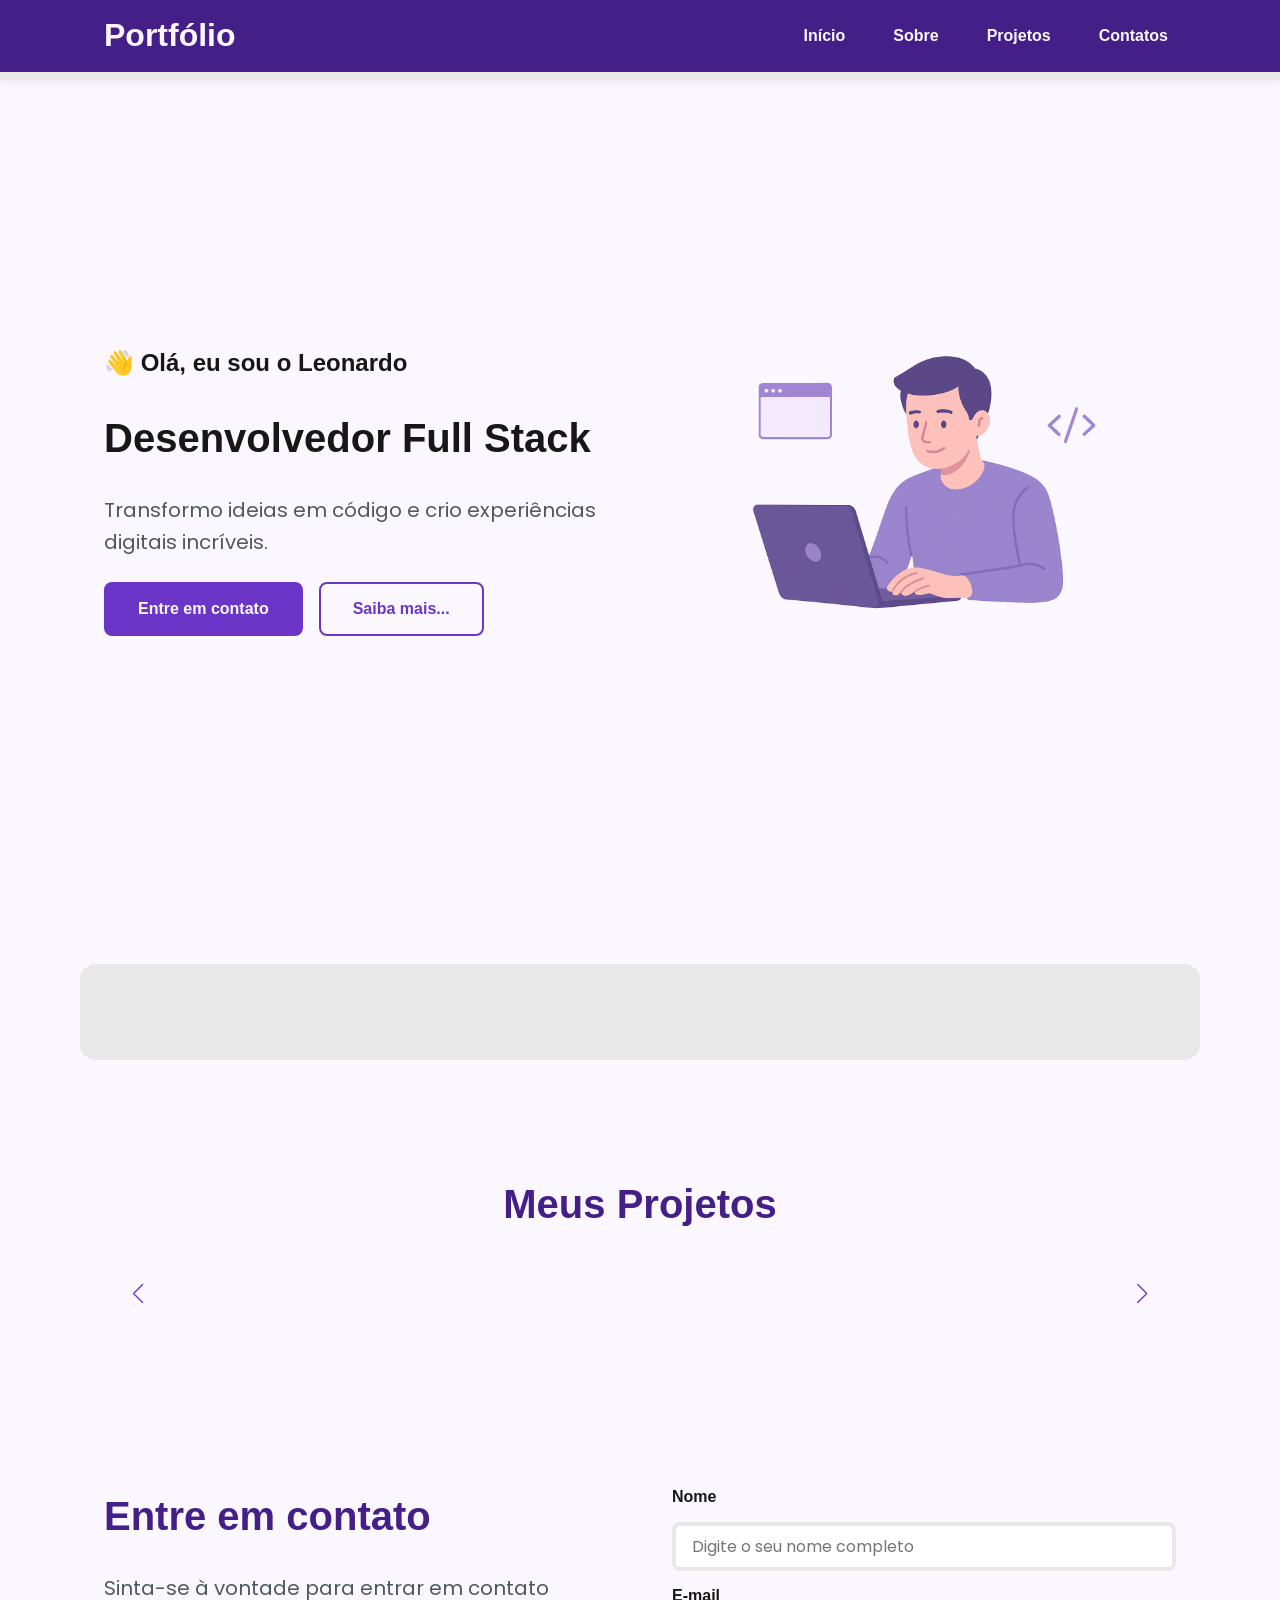
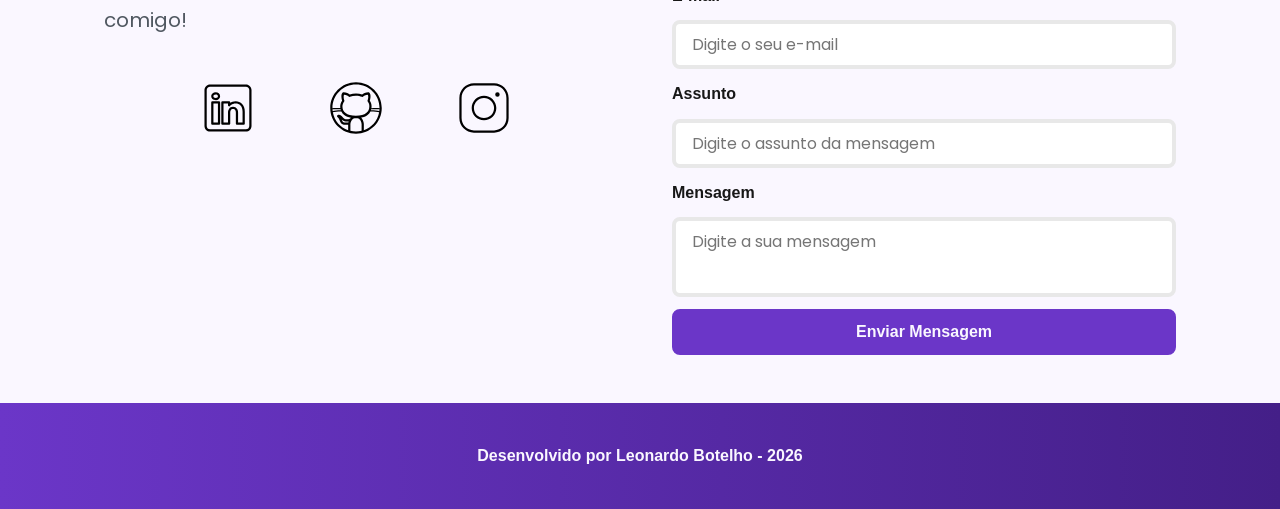
==== commit 98626694: "fix: corrigir a ordem dos links de estilo no HTML" ====
--- a/index.html
+++ b/index.html
@@ -17,10 +17,15 @@
   <meta name="robots" content="index, follow">
 
   <link rel="icon" type="image/svg+xml" href="./icons/favicon.svg">
+ 
+  <!-- SWIPER CSS -->
+  <link rel="stylesheet" href="https://cdn.jsdelivr.net/npm/swiper@11/swiper-bundle.min.css">
 
+  <!-- CSS principal da página -->
   <link rel="stylesheet" href="./assets/css/style.css">
 
-  <title>Portfólio do Leonardo</title>
+  
+<title>Portfólio do Leonardo</title>
 </head>
 <body>
 
